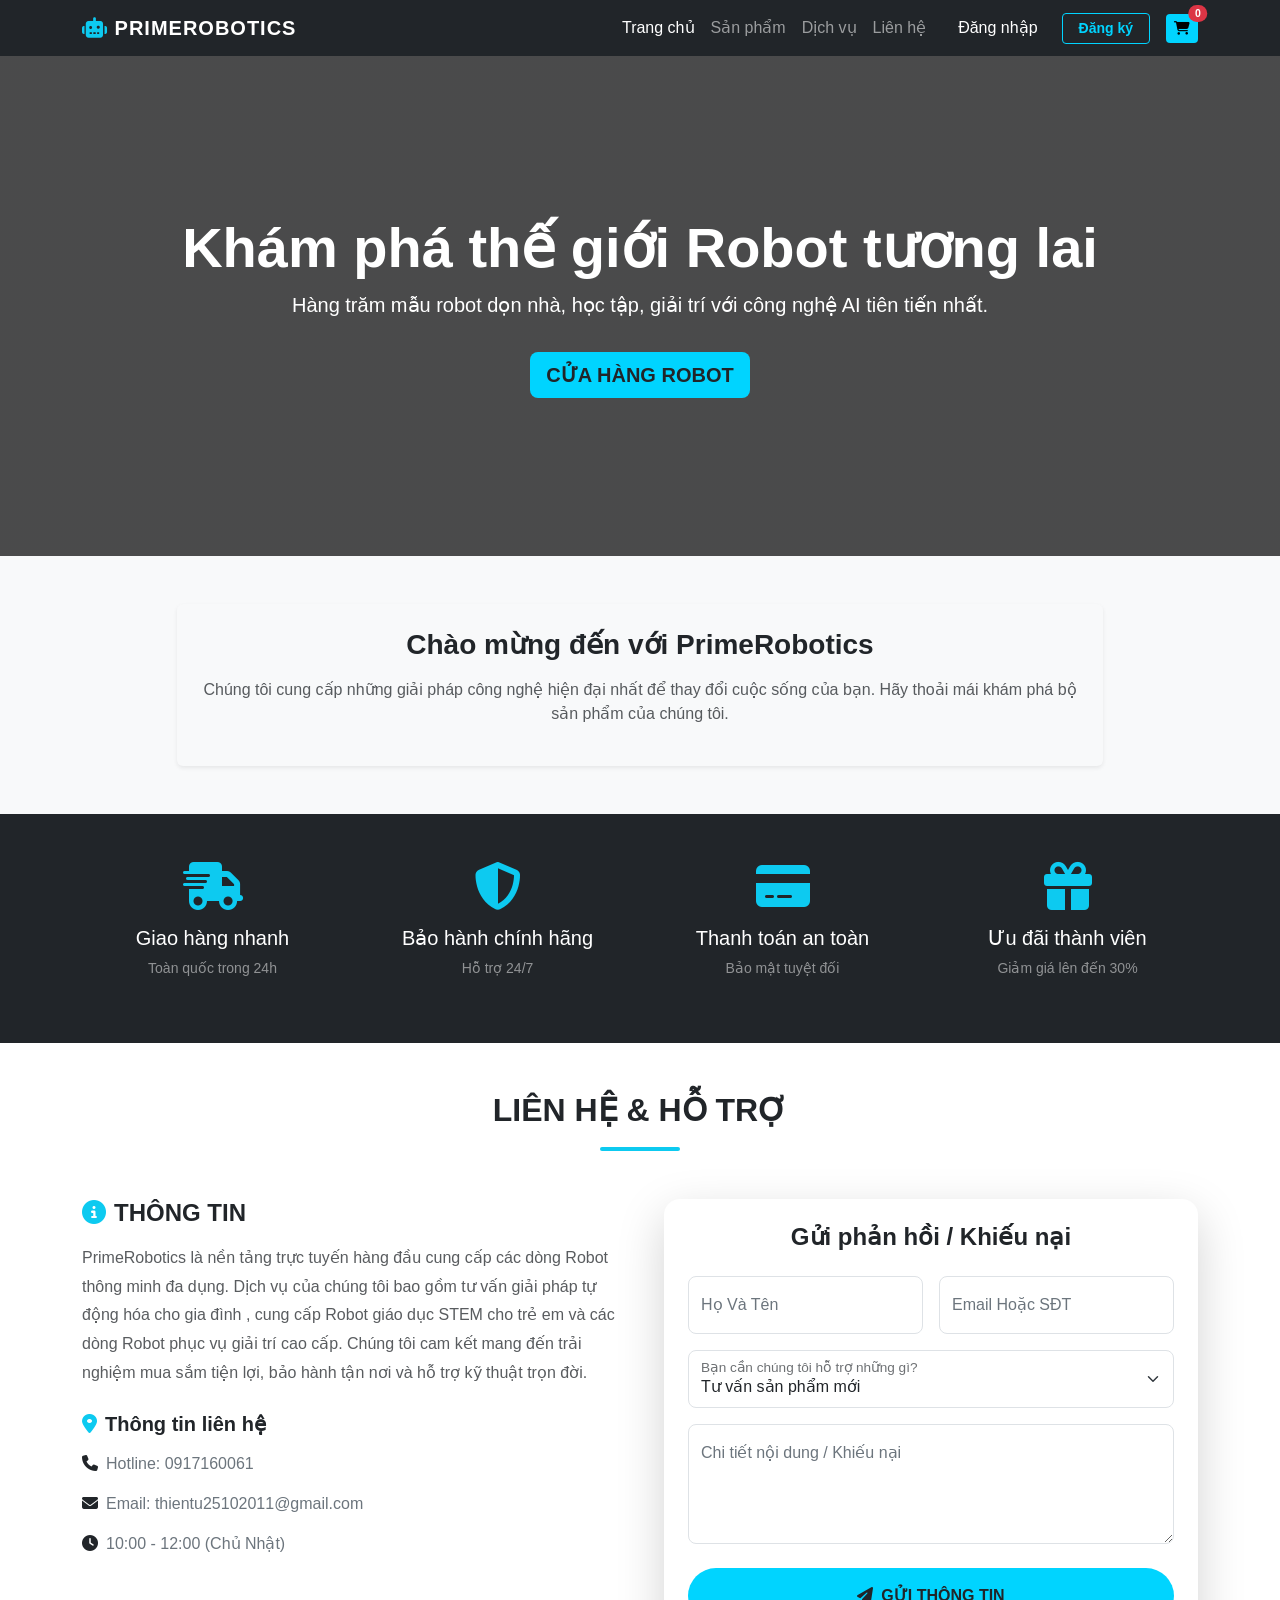
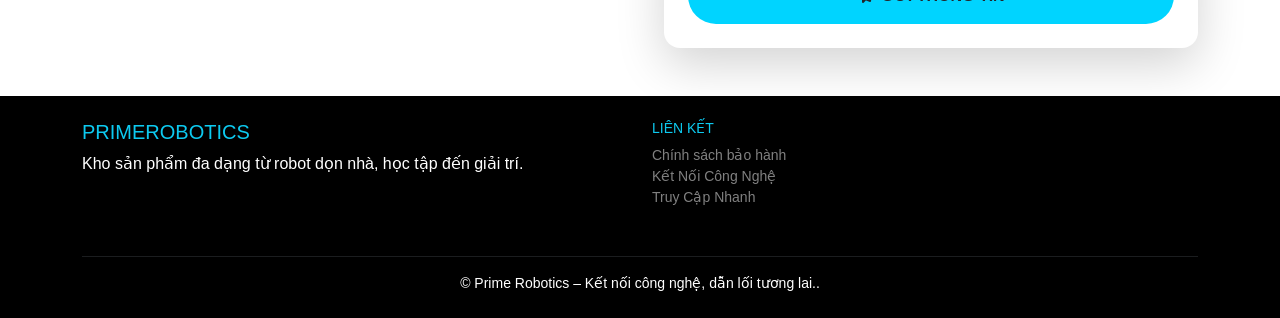
==== index.html @ 0812dd31 "setup" ====
<!DOCTYPE html>
<html lang="vi">
<head>
    <meta charset="UTF-8">
    <meta name="viewport" content="width=device-width, initial-scale=1.0">
    <title>PrimeRobotics - Siêu thị Robot thông minh</title>
    <!-- Bootstrap 5 CSS -->
    <link href="https://cdn.jsdelivr.net/npm/bootstrap@5.3.0/dist/css/bootstrap.min.css" rel="stylesheet">
    <!-- Font Awesome (Icon) -->
    <link rel="stylesheet" href="https://cdnjs.cloudflare.com/ajax/libs/font-awesome/6.4.0/css/all.min.css">
    <!-- Custom CSS -->
    <link rel="stylesheet" href="style.css">
</head>
<body>
<!-- Navbar (Menu) -->
<nav class="navbar navbar-expand-lg navbar-dark bg-dark sticky-top">
    <div class="container">
        <a class="navbar-brand fw-bold text-uppercase" href="index.html">
            <i class="fa-solid fa-robot text-info"></i> PrimeRobotics
        </a>
        <button class="navbar-toggler" type="button" data-bs-toggle="collapse" data-bs-target="#navbarNav">
            <span class="navbar-toggler-icon"></span>
        </button>
        <div class="collapse navbar-collapse" id="navbarNav">
            <ul class="navbar-nav ms-auto">
                <li class="nav-item"><a class="nav-link active" href="index.html">Trang chủ</a></li>
                <li class="nav-item"><a class="nav-link" href="#" data-bs-toggle="modal" data-bs-target="#productModal">Sản phẩm</a></li>
                <li class="nav-item"><a class="nav-link" href="#features">Dịch vụ</a></li>
                <!-- Đã sửa href="#" thành href="#contact" -->
                <li class="nav-item"><a class="nav-link" href="#contact">Liên hệ</a></li>
            </ul>

            <div class="ms-lg-3 d-flex align-items-center mt-3 mt-lg-0">
                <a href="login/index.html" class="nav-link text-white me-3 px-2">Đăng nhập</a>
                <a href="register/index.html" class="btn btn-outline-info btn-sm me-3 fw-bold px-3">Đăng ký</a>
                <button class="btn btn-info position-relative btn-sm" type="button" data-bs-toggle="offcanvas" data-bs-target="#offcanvasCart">
                    <i class="fa-solid fa-cart-shopping"></i>
                    <!-- Số lượng trên icon giỏ hàng -->
                    <span id="cart-count-badge" class="position-absolute top-0 start-100 translate-middle badge rounded-pill bg-danger">0</span>
                </button>
            </div>
        </div>
    </div>
</nav>

<!-- Hero Section -->
<header class="hero-section text-center text-white d-flex align-items-center justify-content-center">
    <div class="container">
        <h1 class="display-4 fw-bold">Khám phá thế giới Robot tương lai</h1>
        <p class="lead">Hàng trăm mẫu robot dọn nhà, học tập, giải trí với công nghệ AI tiên tiến nhất.</p>
        <button class="btn btn-info btn-lg mt-3 fw-bold text-dark" data-bs-toggle="modal" data-bs-target="#productModal">
             CỬA HÀNG ROBOT 
        </button>
    </div>
</header>

<!-- Intro Section -->
<section class="container my-5">
    <div class="row justify-content-center">
        <div class="col-md-10">
            <div class="card p-4 shadow-sm border-0 bg-light text-center">
                <h3 class="fw-bold mb-3 text-dark">Chào mừng đến với PrimeRobotics</h3>
                <p class="text-muted">Chúng tôi cung cấp những giải pháp công nghệ hiện đại nhất để thay đổi cuộc sống của bạn. Hãy thoải mái khám phá bộ sản phẩm của chúng tôi.</p>
            </div>
        </div>
    </div>
</section>

<!-- Features Info -->
<section id="features" class="bg-dark text-white py-5">
    <div class="container">
        <div class="row text-center g-4">
            <div class="col-md-3">
                <i class="fa-solid fa-truck-fast fa-3x text-info mb-3"></i>
                <h5>Giao hàng nhanh</h5>
                <p class="small text-white-50">Toàn quốc trong 24h</p>
            </div>
            <div class="col-md-3">
                <i class="fa-solid fa-shield-halved fa-3x text-info mb-3"></i>
                <h5>Bảo hành chính hãng</h5>
                <p class="small text-white-50">Hỗ trợ 24/7</p>
            </div>
            <div class="col-md-3">
                <i class="fa-solid fa-credit-card fa-3x text-info mb-3"></i>
                <h5>Thanh toán an toàn</h5>
                <p class="small text-white-50">Bảo mật tuyệt đối</p>
            </div>
            <div class="col-md-3">
                <i class="fa-solid fa-gift fa-3x text-info mb-3"></i>
                <h5>Ưu đãi thành viên</h5>
                <p class="small text-white-50">Giảm giá lên đến 30%</p>
            </div>
        </div>
    </div>
</section>

<!-- CONTACT SECTION (MỚI THÊM VÀO) -->
<section id="contact" class="py-5 bg-white">
    <div class="container">
        <div class="text-center mb-5">
            <h2 class="fw-bold text-uppercase">Liên hệ & Hỗ trợ</h2>
            <div class="d-flex justify-content-center">
                <div class="h-line bg-info" style="width: 80px; height: 4px;"></div>
            </div>
        </div>

        <div class="row g-5">
            <!-- Cột trái: Mô tả dịch vụ & Thông tin liên hệ -->
            <div class="col-lg-6">
                <div class="h-100">
                    <h4 class="fw-bold mb-3"><i class="fa-solid fa-circle-info text-info me-2"></i>THÔNG TIN </h4>
                    <p class="text-muted text-justify" style="line-height: 1.8;">
                        PrimeRobotics là nền tảng trực tuyến hàng đầu cung cấp các dòng Robot thông minh đa dụng. 
                        Dịch vụ của chúng tôi bao gồm tư vấn giải pháp tự động hóa cho gia đình , 
                        cung cấp Robot giáo dục STEM cho trẻ em và các dòng Robot phục vụ giải trí cao cấp. 
                        Chúng tôi cam kết mang đến trải nghiệm mua sắm tiện lợi, bảo hành tận nơi và hỗ trợ kỹ thuật trọn đời.
                    </p>
                    
                    <h5 class="fw-bold mt-4 mb-3"><i class="fa-solid fa-location-dot text-info me-2"></i>Thông tin liên hệ</h5>
                    <ul class="list-unstyled text-secondary">
                        <li class="mb-3"><i class="fa-solid fa-phone me-2 text-dark"></i>Hotline: 0917160061</li>
                        <li class="mb-3"><i class="fa-solid fa-envelope me-2 text-dark"></i>Email: thientu25102011@gmail.com</li>
                        <li><i class="fa-solid fa-clock me-2 text-dark"></i>10:00 - 12:00 (Chủ Nhật)</li>
                    </ul>
                </div>
            </div>

            <!-- Cột phải: Form điền thông tin & Khiếu nại -->
            <div class="col-lg-6">
                <div class="card shadow-lg border-0 rounded-4">
                    <div class="card-body p-4">
                        <h4 class="fw-bold mb-4 text-center">Gửi phản hồi / Khiếu nại</h4>
                        <form onsubmit="event.preventDefault(); alert('Cảm ơn bạn đã góp ý!');">
                            <!-- Thông tin khách -->
                            <div class="row g-3">
                                <div class="col-md-6">
                                    <div class="form-floating mb-3">
                                        <input type="text" class="form-control rounded-3" id="floatingName" placeholder="Họ và tên" required>
                                        <label for="floatingName">Họ Và Tên</label>
                                    </div>
                                </div>
                                <div class="col-md-6">
                                    <div class="form-floating mb-3">
                                        <input type="email" class="form-control rounded-3" id="floatingEmail" placeholder="Email/SĐT" required>
                                        <label for="floatingEmail">Email Hoặc SĐT</label>
                                    </div>
                                </div>
                            </div>

                            <!-- Loại yêu cầu -->
                            <div class="form-floating mb-3">
                                <select class="form-select rounded-3" id="floatingSelect">
                                    <option selected>Tư vấn sản phẩm mới</option>
                                    <option value="1">Hỗ trợ kỹ thuật / Bảo hành</option>
                                    <option value="2">Khiếu nại sản phẩm/dịch vụ</option>
                                    <option value="3">Góp ý cải thiện các robot</option>
                                </select>
                                <label for="floatingSelect">Bạn cần chúng tôi hỗ trợ những gì?</label>
                            </div>

                            <!-- Ô khiếu nại / Nội dung -->
                            <div class="form-floating mb-4">
                                <textarea class="form-control rounded-3" placeholder="Nội dung" id="floatingTextarea" style="height: 120px"></textarea>
                                <label for="floatingTextarea">Chi tiết nội dung / Khiếu nại</label>
                            </div>

                            <!-- Nút gửi -->
                            <button type="submit" class="btn btn-info w-100 fw-bold rounded-pill py-3 text-dark btn-contact-hover">
                                <i class="fa-solid fa-paper-plane me-2"></i>GỬI THÔNG TIN
                            </button>
                        </form>
                    </div>
                </div>
            </div>
        </div>
    </div>
</section>

<!-- Footer -->
<footer class="bg-black text-white py-4 mt-auto">
    <div class="container text-center text-md-start">
        <div class="row">
            <div class="col-md-6 mb-3">
                <h5 class="text-uppercase text-info">PrimeRobotics</h5>
                <p>Kho sản phẩm đa dạng từ robot dọn nhà, học tập đến giải trí.</p>
            </div>
            <div class="col-md-3 mb-3">
                <h5 class="text-uppercase text-info small">Liên kết</h5>
                <ul class="list-unstyled small">
                    <li><a href="#" class="text-white-50 text-decoration-none">Chính sách bảo hành</a></li>
                    <li><a href="#" class="text-white-50 text-decoration-none">Kết Nối Công Nghệ</a></li>
                    <li><a href="#" class="text-white-50 text-decoration-none">Truy Cập Nhanh</a></li>
                </ul>
            </div>
        </div>
        <hr class="border-secondary">
        <div class="text-center small">&copy; Prime Robotics – Kết nối công nghệ, dẫn lối tương lai..</div>
    </div>
</footer>

<!-- MODAL: DANH SÁCH 10 ROBOT -->
<div class="modal fade" id="productModal" tabindex="-1" aria-hidden="true">
    <div class="modal-dialog modal-xl modal-dialog-scrollable">
        <div class="modal-content border-0">
            <div class="modal-header bg-dark text-white">
                <h5 class="modal-title fw-bold"><i class="fa-solid fa-store me-2 text-info"></i>DANH SÁCH ROBOT</h5>
                <button type="button" class="btn-close btn-close-white" data-bs-dismiss="modal"></button>
            </div>
            <div class="modal-body bg-light">
                <div class="row g-4">
                    <!-- Robot 1 -->
                    <div class="col-md-4 col-lg-3">
                        <div class="card product-card h-100 border-0 shadow-sm text-center p-3">
                            <img src="./z7325101041384_4bfa4537d4a87a237099cbc2e455a3bf.jpg" class="card-img-top mx-auto" style="height: 120px; object-fit: contain;">
                            <div class="card-body px-1">
                                <h6 class="fw-bold small">Robot AI Gen 2</h6>
                                <p class="text-primary fw-bold mb-2">150.000.000đ</p>
                                <button class="btn btn-dark btn-sm w-100 rounded-pill" onclick="addToCart('Robot AI Gen 2', 150000000, './z7325101041384_4bfa4537d4a87a237099cbc2e455a3bf.jpg')">Thêm vào giỏ</button>
                            </div>
                        </div>
                    </div>
                    <!-- Robot 2 -->
                    <div class="col-md-4 col-lg-3">
                        <div class="card product-card h-100 border-0 shadow-sm text-center p-3">
                            <img src="./z7325109396184_2dcbcc9e6fc8aeb3864ab29d965bfc41.jpg" class="card-img-top mx-auto" style="height: 120px; object-fit: contain;">
                            <div class="card-body px-1">
                                <h6 class="fw-bold small">Robot Hút Bụi X1</h6>
                                <p class="text-primary fw-bold mb-2">25.500.000đ</p>
                                <button class="btn btn-dark btn-sm w-100 rounded-pill" onclick="addToCart('Robot Hút Bụi X1', 15500000, './z7325109396184_2dcbcc9e6fc8aeb3864ab29d965bfc41.jpg')">Thêm vào giỏ</button>
                            </div>
                        </div>
                    </div>
                    <!-- Robot 3 -->
                    <div class="col-md-4 col-lg-3">
                        <div class="card product-card h-100 border-0 shadow-sm text-center p-3">
                            <img src="./z7325128322884_93c97c075abc4601b44fa708487c7a24.jpg" class="card-img-top mx-auto" style="height: 120px; object-fit: contain;">
                            <div class="card-body px-1">
                                <h6 class="fw-bold small">Robot Alpha Pro</h6>
                                <p class="text-primary fw-bold mb-2">650.000.000đ</p>
                                <button class="btn btn-dark btn-sm w-100 rounded-pill" onclick="addToCart('Robot Alpha Pro', 25000000, './z7325128322884_93c97c075abc4601b44fa708487c7a24.jpg')">Thêm vào giỏ</button>
                            </div>
                        </div>
                    </div>
                    <!-- Robot 4 -->
                    <div class="col-md-4 col-lg-3">
                        <div class="card product-card h-100 border-0 shadow-sm text-center p-3">
                            <img src="./z7393599806795_7542c4627d424b641c7a98f03ddbc08d-removebg-preview.png" class="card-img-top mx-auto" style="height: 120px; object-fit: contain;">
                            <div class="card-body px-1">
                                <h6 class="fw-bold small">Robot Trợ Lý Mini</h6>
                                <p class="text-primary fw-bold mb-2">1.700.000.000đ</p>
                                <button class="btn btn-dark btn-sm w-100 rounded-pill" onclick="addToCart('Robot Trợ Lý Mini', 5000000, './z7325101041384_4bfa4537d4a87a237099cbc2e455a3bf.jpg')">Thêm vào giỏ</button>
                            </div>
                        </div>
                    </div>
                </div>
            </div>
            <div class="modal-footer">
                <button type="button" class="btn btn-secondary rounded-pill" data-bs-dismiss="modal">Đóng</button>
                <button type="button" class="btn btn-info rounded-pill fw-bold" data-bs-toggle="offcanvas" data-bs-target="#offcanvasCart">XEM GIỎ HÀNG</button>
            </div>
        </div>
    </div>
</div>

<!-- OFFCANVAS: GIỎ HÀNG -->
<div class="offcanvas offcanvas-end" tabindex="-1" id="offcanvasCart">
    <div class="offcanvas-header border-bottom">
        <h5 class="offcanvas-title fw-bold"><i class="fa-solid fa-cart-shopping me-2 text-info"></i>GIỎ HÀNG</h5>
        <button type="button" class="btn-close" data-bs-dismiss="offcanvas"></button>
    </div>
    <div class="offcanvas-body">
        <!-- Vùng hiển thị danh sách robot đã thêm -->
        <div id="cart-items-list">
            <p class="text-muted text-center mt-5">Giỏ hàng trống</p>
        </div>

        <!-- Vùng tổng tiền -->
        <div class="mt-auto border-top pt-3">
            <div class="d-flex justify-content-between fw-bold fs-5 mb-3">
                <span>TỔNG TIỀN :</span>
                <span id="cart-total-price" class="text-danger">0đ</span>
            </div>
            <button class="btn btn-dark w-100 py-2 rounded-pill fw-bold">THANH TOÁN</button>
        </div>
    </div>
</div>

<!-- Bootstrap JS Bundle -->
<script src="https://cdn.jsdelivr.net/npm/bootstrap@5.3.0/dist/js/bootstrap.bundle.min.js"></script>

<!-- JAVASCRIPT XỬ LÝ GIỎ HÀNG -->
<script>
    // Mảng chứa các sản phẩm trong giỏ hàng
    let cart = [];

    // Hàm thêm sản phẩm vào giỏ
    function addToCart(name, price, image) {
        // Tạo đối tượng sản phẩm mới
        const product = { name, price, image };
        // Thêm vào mảng
        cart.push(product);
        // Cập nhật giao diện
        renderCart();
        // Thông báo (tùy chọn)
        alert("Đã thêm " + name + " vào giỏ hàng!");
    }

    // Hàm xóa sản phẩm khỏi giỏ theo vị trí (index)
    function removeFromCart(index) {
        // Xóa 1 phần tử tại vị trí index
        cart.splice(index, 1);
        // Cập nhật lại giao diện
        renderCart();
    }

    // Hàm vẽ lại toàn bộ giao diện giỏ hàng
    function renderCart() {
        const cartListElement = document.getElementById('cart-items-list');
        const totalPriceElement = document.getElementById('cart-total-price');
        const badgeElement = document.getElementById('cart-count-badge');

        // Nếu giỏ hàng trống
        if (cart.length === 0) {
            cartListElement.innerHTML = '<p class="text-muted text-center mt-5">Giỏ hàng trống</p>';
            totalPriceElement.innerText = '0đ';
            badgeElement.innerText = '0';
            return;
        }

        // Nếu có hàng, duyệt mảng và tạo HTML
        let html = '';
        let total = 0;

        cart.forEach((item, index) => {
            total += item.price;
            html += `
                <div class="d-flex align-items-center mb-3 pb-3 border-bottom">
                    <img src="${item.image}" class="img-thumbnail me-3" style="width: 60px; height: 60px; object-fit: contain;">
                    <div class="flex-grow-1">
                        <h6 class="mb-0 fw-bold small">${item.name}</h6>
                        <span class="text-primary small fw-bold">${item.price.toLocaleString()}đ</span>
                    </div>
                    <button class="btn btn-sm text-danger" onclick="removeFromCart(${index})">
                        <i class="fa-solid fa-trash"></i>
                    </button>
                </div>
            `;
        });

        // Ghi HTML vào vùng danh sách
        cartListElement.innerHTML = html;
        // Cập nhật tổng tiền
        totalPriceElement.innerText = total.toLocaleString() + 'đ';
        // Cập nhật số lượng trên badge icon giỏ hàng
        badgeElement.innerText = cart.length;
    }
</script>
</body>
</html>
---- style.css ----
/* Thiết lập chung */
body {
    font-family: 'Segoe UI', Tahoma, Geneva, Verdana, sans-serif;
    background-color: #f8f9fa;
}

/* Navbar */
.navbar-brand {
    letter-spacing: 1px;
}

/* Hero Section - Banner */
.hero-section {
    background: linear-gradient(rgba(0, 0, 0, 0.7), rgba(0, 0, 0, 0.7)), 
                url('https://images.unsplash.com/photo-1485827404703-89b55fcc595e?ixlib=rb-1.2.1&auto=format&fit=crop&w=1950&q=80');
    background-size: cover;
    background-position: center;
    height: 500px;
}

/* Product Card - Hiệu ứng hover */
.product-card {
    transition: transform 0.3s ease, box-shadow 0.3s ease;
    border-radius: 15px;
    overflow: hidden;
}

.product-card:hover {
    transform: translateY(-10px);
    box-shadow: 0 10px 20px rgba(0,0,0,0.15) !important;
}

.product-card img {
    height: 200px;
    object-fit: contain;
    transition: transform 0.5s ease;
}

.product-card:hover img {
    transform: scale(1.05);
}

/* Tiêu đề section */
.h-line {
    width: 60px;
    height: 3px;
    margin-top: 10px;
    border-radius: 2px;
}

/* Nút bấm tùy chỉnh */
.btn-info {
    background-color: #00d4ff;
    border: none;
    color: #000;
}

.btn-info:hover {
    background-color: #00a3cc;
    color: #fff;
}

/* Custom Scrollbar */
::-webkit-scrollbar {
    width: 10px;
}
::-webkit-scrollbar-track {
    background: #f1f1f1;
}
::-webkit-scrollbar-thumb {
    background: #333;
    border-radius: 5px;
}

/* Tùy chỉnh thêm cho các nút trên Header */
.nav-link.text-white:hover {
    color: #00d4ff !important;
    transition: 0.3s;
}

.btn-outline-info {
    border-color: #00d4ff;
    color: #00d4ff;
}

.btn-outline-info:hover {
    background-color: #00d4ff;
    color: #000;
    border-color: #00d4ff;
}

/* Tùy chỉnh bảng giỏ hàng */
.offcanvas {
    width: 380px !important;
}

.offcanvas-body {
    display: flex;
    flex-direction: column;
}

/* Hiệu ứng cho nút xóa trong giỏ hàng */
.btn-sm.text-danger:hover {
    background-color: #fff0f0;
    border-radius: 50%;
}

/* Modal sản phẩm */
.modal-xl {
    max-width: 90%;
}

.modal-content {
    border-radius: 20px;
    overflow: hidden;
}

/* --- PHẦN LIÊN HỆ & FORM (CODE MỚI THÊM) --- */
.form-floating > .form-control:focus,
.form-floating > .form-select:focus {
    border-color: #00d4ff;
    box-shadow: 0 0 0 0.25rem rgba(0, 212, 255, 0.25);
}

.form-floating > label {
    color: #6c757d;
}

.btn-contact-hover {
    transition: all 0.3s ease;
}
.btn-contact-hover:hover {
    transform: translateY(-2px);
    box-shadow: 0 5px 15px rgba(0, 212, 255, 0.4);
}
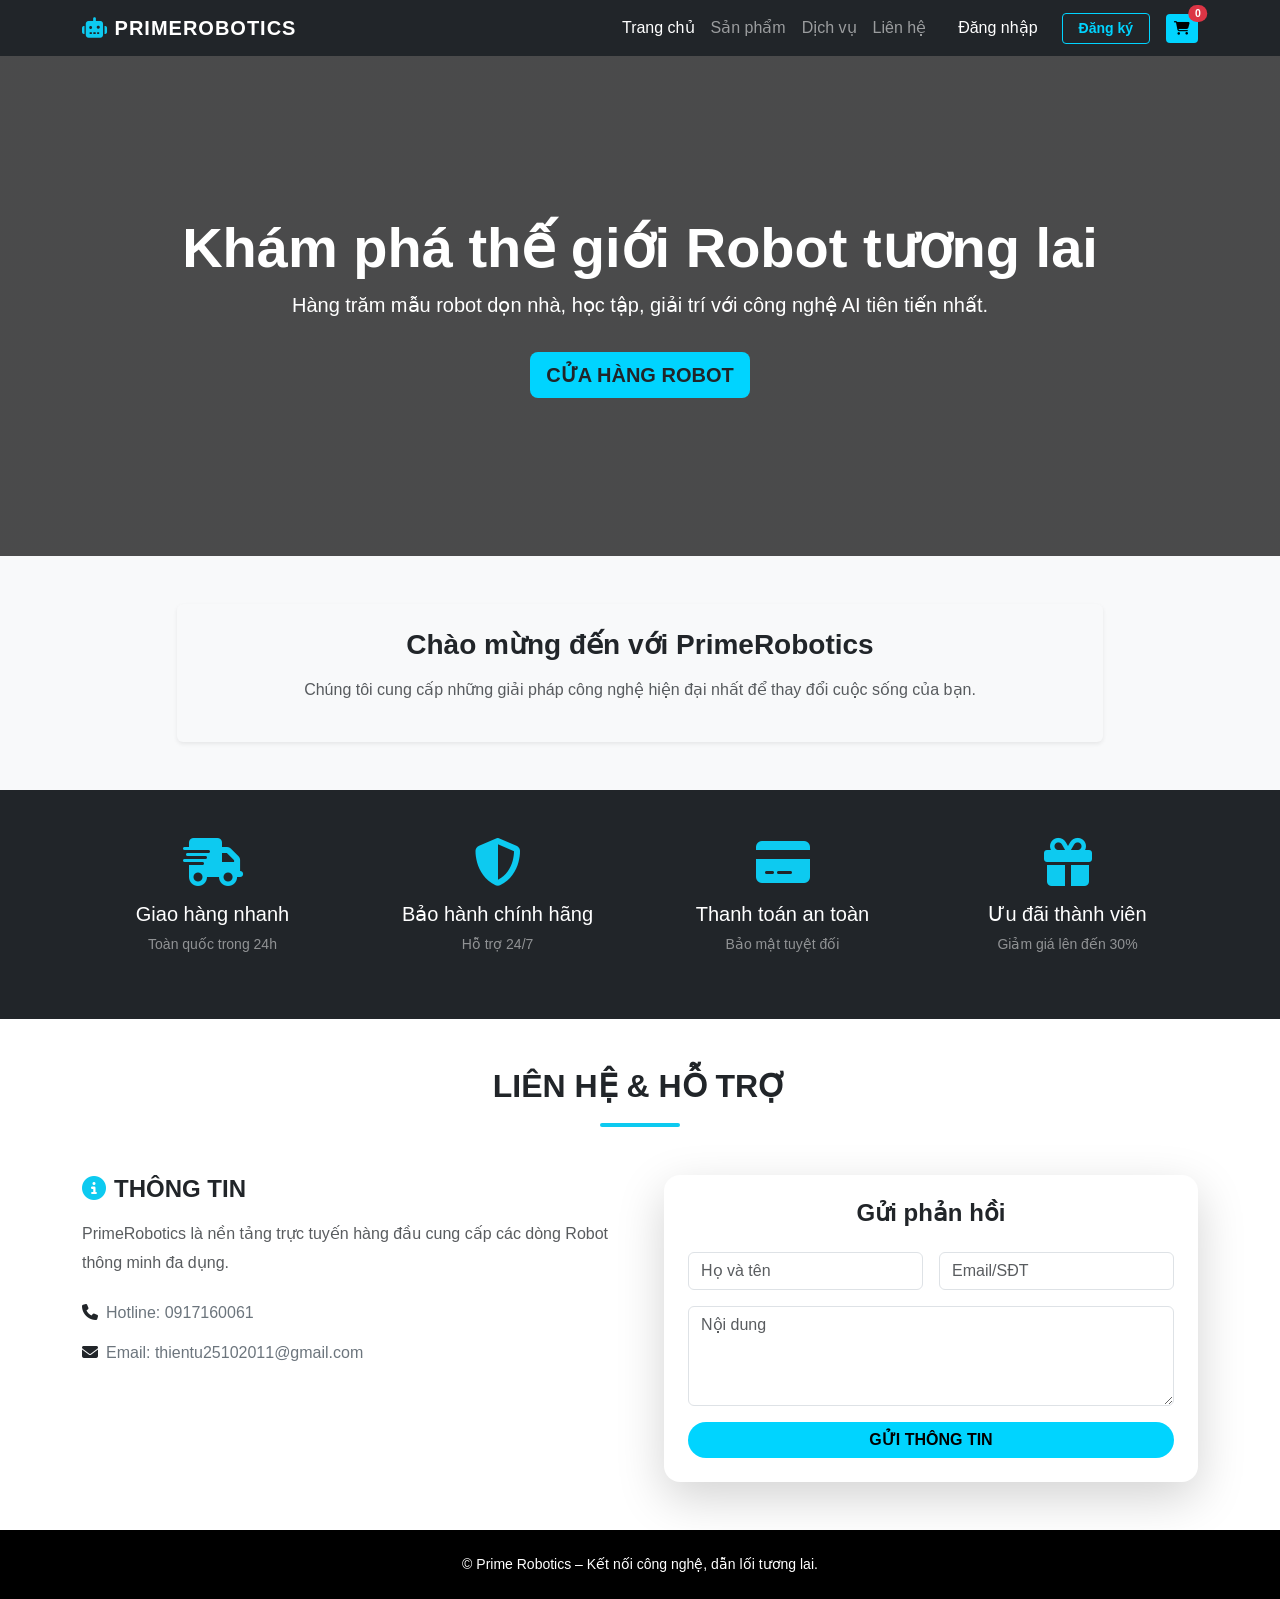
==== commit 9cfa5cae: "thêm trang ho sơ cho admin" ====
--- a/index.html
+++ b/index.html
@@ -10,32 +10,96 @@
     <link rel="stylesheet" href="https://cdnjs.cloudflare.com/ajax/libs/font-awesome/6.4.0/css/all.min.css">
     <!-- Custom CSS -->
     <link rel="stylesheet" href="style.css">
+    <style>
+        /* --- CSS SỬA LỖI HIỂN THỊ TÊN KHI HOVER --- */
+        #display-user-name {
+            font-weight: bold;
+            color: #00d4ff; /* Màu mặc định là xanh Cyan */
+            text-transform: uppercase;
+            transition: color 0.3s ease;
+        }
+
+        /* Khi di chuột vào nút (hover), đổi màu chữ thành màu đen để không bị trùng màu nền xanh */
+        .dropdown > .btn-outline-info:hover #display-user-name {
+            color: #000 !important; 
+        }
+
+        /* Tùy chỉnh Menu Dropdown */
+        .dropdown-menu {
+            border-radius: 12px;
+            overflow: hidden;
+            border: none;
+            box-shadow: 0 10px 30px rgba(0,0,0,0.2) !important;
+            margin-top: 10px !important;
+        }
+        .dropdown-item {
+            padding: 10px 20px;
+            transition: all 0.3s;
+            font-weight: 500;
+        }
+        .dropdown-item:hover {
+            background-color: #f8f9fa;
+            color: #00d4ff;
+        }
+        .dropdown-divider {
+            margin: 0;
+        }
+    </style>
 </head>
 <body>
+
 <!-- Navbar (Menu) -->
 <nav class="navbar navbar-expand-lg navbar-dark bg-dark sticky-top">
     <div class="container">
         <a class="navbar-brand fw-bold text-uppercase" href="index.html">
             <i class="fa-solid fa-robot text-info"></i> PrimeRobotics
         </a>
+        
         <button class="navbar-toggler" type="button" data-bs-toggle="collapse" data-bs-target="#navbarNav">
             <span class="navbar-toggler-icon"></span>
         </button>
+
         <div class="collapse navbar-collapse" id="navbarNav">
             <ul class="navbar-nav ms-auto">
                 <li class="nav-item"><a class="nav-link active" href="index.html">Trang chủ</a></li>
                 <li class="nav-item"><a class="nav-link" href="#" data-bs-toggle="modal" data-bs-target="#productModal">Sản phẩm</a></li>
                 <li class="nav-item"><a class="nav-link" href="#features">Dịch vụ</a></li>
-                <!-- Đã sửa href="#" thành href="#contact" -->
                 <li class="nav-item"><a class="nav-link" href="#contact">Liên hệ</a></li>
             </ul>
 
             <div class="ms-lg-3 d-flex align-items-center mt-3 mt-lg-0">
-                <a href="login/index.html" class="nav-link text-white me-3 px-2">Đăng nhập</a>
-                <a href="register/index.html" class="btn btn-outline-info btn-sm me-3 fw-bold px-3">Đăng ký</a>
+                
+                <!-- VÙNG 1: HIỂN THỊ KHI CHƯA ĐĂNG NHẬP -->
+                <div id="guest-zone" class="d-flex align-items-center">
+                    <a href="login/index.html" class="nav-link text-white me-3 px-2">Đăng nhập</a>
+                    <a href="register/index.html" class="btn btn-outline-info btn-sm me-3 fw-bold px-3">Đăng ký</a>
+                </div>
+
+                <!-- VÙNG 2: HIỂN THỊ KHI ĐÃ ĐĂNG NHẬP -->
+                <div id="user-zone" class="d-none align-items-center me-3">
+                    <div class="dropdown">
+                        <button class="btn btn-outline-info dropdown-toggle btn-sm fw-bold px-3 d-flex align-items-center" type="button" data-bs-toggle="dropdown">
+                            <i class="fa-solid fa-user-astronaut me-2"></i> 
+                            <span id="display-user-name">Tài khoản</span>
+                        </button>
+                        <ul class="dropdown-menu dropdown-menu-end shadow border-0">
+                            <li><a class="dropdown-item" href="profile/user.html"><i class="fa-solid fa-id-card me-2"></i>Hồ sơ cá nhân</a></li>
+                            <li><a class="dropdown-item" href="#"><i class="fa-solid fa-box-open me-2"></i>Đơn hàng</a></li>
+                            
+                            <!-- Hiện nếu là admin -->
+                            <li id="admin-link" class="d-none"><a class="dropdown-item" href="profile/admin.html"><i class="fa-solid fa-user-shield me-2"></i>Trang Quản Trị</a></li>
+                            
+                            <li><hr class="dropdown-divider"></li>
+                            <li><a class="dropdown-item text-danger" href="javascript:void(0)" onclick="logout()">
+                                <i class="fa-solid fa-power-off me-2"></i>Đăng xuất
+                            </a></li>
+                        </ul>
+                    </div>
+                </div>
+
+                <!-- Nút Giỏ hàng -->
                 <button class="btn btn-info position-relative btn-sm" type="button" data-bs-toggle="offcanvas" data-bs-target="#offcanvasCart">
                     <i class="fa-solid fa-cart-shopping"></i>
-                    <!-- Số lượng trên icon giỏ hàng -->
                     <span id="cart-count-badge" class="position-absolute top-0 start-100 translate-middle badge rounded-pill bg-danger">0</span>
                 </button>
             </div>
@@ -60,7 +124,7 @@
         <div class="col-md-10">
             <div class="card p-4 shadow-sm border-0 bg-light text-center">
                 <h3 class="fw-bold mb-3 text-dark">Chào mừng đến với PrimeRobotics</h3>
-                <p class="text-muted">Chúng tôi cung cấp những giải pháp công nghệ hiện đại nhất để thay đổi cuộc sống của bạn. Hãy thoải mái khám phá bộ sản phẩm của chúng tôi.</p>
+                <p class="text-muted">Chúng tôi cung cấp những giải pháp công nghệ hiện đại nhất để thay đổi cuộc sống của bạn.</p>
             </div>
         </div>
     </div>
@@ -94,7 +158,7 @@
     </div>
 </section>
 
-<!-- CONTACT SECTION (MỚI THÊM VÀO) -->
+<!-- CONTACT SECTION -->
 <section id="contact" class="py-5 bg-white">
     <div class="container">
         <div class="text-center mb-5">
@@ -105,71 +169,28 @@
         </div>
 
         <div class="row g-5">
-            <!-- Cột trái: Mô tả dịch vụ & Thông tin liên hệ -->
             <div class="col-lg-6">
-                <div class="h-100">
-                    <h4 class="fw-bold mb-3"><i class="fa-solid fa-circle-info text-info me-2"></i>THÔNG TIN </h4>
-                    <p class="text-muted text-justify" style="line-height: 1.8;">
-                        PrimeRobotics là nền tảng trực tuyến hàng đầu cung cấp các dòng Robot thông minh đa dụng. 
-                        Dịch vụ của chúng tôi bao gồm tư vấn giải pháp tự động hóa cho gia đình , 
-                        cung cấp Robot giáo dục STEM cho trẻ em và các dòng Robot phục vụ giải trí cao cấp. 
-                        Chúng tôi cam kết mang đến trải nghiệm mua sắm tiện lợi, bảo hành tận nơi và hỗ trợ kỹ thuật trọn đời.
-                    </p>
-                    
-                    <h5 class="fw-bold mt-4 mb-3"><i class="fa-solid fa-location-dot text-info me-2"></i>Thông tin liên hệ</h5>
-                    <ul class="list-unstyled text-secondary">
-                        <li class="mb-3"><i class="fa-solid fa-phone me-2 text-dark"></i>Hotline: 0917160061</li>
-                        <li class="mb-3"><i class="fa-solid fa-envelope me-2 text-dark"></i>Email: thientu25102011@gmail.com</li>
-                        <li><i class="fa-solid fa-clock me-2 text-dark"></i>10:00 - 12:00 (Chủ Nhật)</li>
-                    </ul>
-                </div>
-            </div>
-
-            <!-- Cột phải: Form điền thông tin & Khiếu nại -->
+                <h4 class="fw-bold mb-3"><i class="fa-solid fa-circle-info text-info me-2"></i>THÔNG TIN</h4>
+                <p class="text-muted" style="line-height: 1.8;">
+                    PrimeRobotics là nền tảng trực tuyến hàng đầu cung cấp các dòng Robot thông minh đa dụng. 
+                </p>
+                <ul class="list-unstyled text-secondary mt-4">
+                    <li class="mb-3"><i class="fa-solid fa-phone me-2 text-dark"></i>Hotline: 0917160061</li>
+                    <li class="mb-3"><i class="fa-solid fa-envelope me-2 text-dark"></i>Email: thientu25102011@gmail.com</li>
+                </ul>
+            </div>
+
             <div class="col-lg-6">
-                <div class="card shadow-lg border-0 rounded-4">
-                    <div class="card-body p-4">
-                        <h4 class="fw-bold mb-4 text-center">Gửi phản hồi / Khiếu nại</h4>
-                        <form onsubmit="event.preventDefault(); alert('Cảm ơn bạn đã góp ý!');">
-                            <!-- Thông tin khách -->
-                            <div class="row g-3">
-                                <div class="col-md-6">
-                                    <div class="form-floating mb-3">
-                                        <input type="text" class="form-control rounded-3" id="floatingName" placeholder="Họ và tên" required>
-                                        <label for="floatingName">Họ Và Tên</label>
-                                    </div>
-                                </div>
-                                <div class="col-md-6">
-                                    <div class="form-floating mb-3">
-                                        <input type="email" class="form-control rounded-3" id="floatingEmail" placeholder="Email/SĐT" required>
-                                        <label for="floatingEmail">Email Hoặc SĐT</label>
-                                    </div>
-                                </div>
-                            </div>
-
-                            <!-- Loại yêu cầu -->
-                            <div class="form-floating mb-3">
-                                <select class="form-select rounded-3" id="floatingSelect">
-                                    <option selected>Tư vấn sản phẩm mới</option>
-                                    <option value="1">Hỗ trợ kỹ thuật / Bảo hành</option>
-                                    <option value="2">Khiếu nại sản phẩm/dịch vụ</option>
-                                    <option value="3">Góp ý cải thiện các robot</option>
-                                </select>
-                                <label for="floatingSelect">Bạn cần chúng tôi hỗ trợ những gì?</label>
-                            </div>
-
-                            <!-- Ô khiếu nại / Nội dung -->
-                            <div class="form-floating mb-4">
-                                <textarea class="form-control rounded-3" placeholder="Nội dung" id="floatingTextarea" style="height: 120px"></textarea>
-                                <label for="floatingTextarea">Chi tiết nội dung / Khiếu nại</label>
-                            </div>
-
-                            <!-- Nút gửi -->
-                            <button type="submit" class="btn btn-info w-100 fw-bold rounded-pill py-3 text-dark btn-contact-hover">
-                                <i class="fa-solid fa-paper-plane me-2"></i>GỬI THÔNG TIN
-                            </button>
-                        </form>
-                    </div>
+                <div class="card shadow-lg border-0 rounded-4 p-4">
+                    <h4 class="fw-bold mb-4 text-center">Gửi phản hồi</h4>
+                    <form onsubmit="event.preventDefault(); alert('Cảm ơn bạn đã góp ý!');">
+                        <div class="row g-3">
+                            <div class="col-md-6"><input type="text" class="form-control" placeholder="Họ và tên" required></div>
+                            <div class="col-md-6"><input type="email" class="form-control" placeholder="Email/SĐT" required></div>
+                        </div>
+                        <textarea class="form-control my-3" placeholder="Nội dung" style="height: 100px"></textarea>
+                        <button type="submit" class="btn btn-info w-100 fw-bold rounded-pill">GỬI THÔNG TIN</button>
+                    </form>
                 </div>
             </div>
         </div>
@@ -178,32 +199,17 @@
 
 <!-- Footer -->
 <footer class="bg-black text-white py-4 mt-auto">
-    <div class="container text-center text-md-start">
-        <div class="row">
-            <div class="col-md-6 mb-3">
-                <h5 class="text-uppercase text-info">PrimeRobotics</h5>
-                <p>Kho sản phẩm đa dạng từ robot dọn nhà, học tập đến giải trí.</p>
-            </div>
-            <div class="col-md-3 mb-3">
-                <h5 class="text-uppercase text-info small">Liên kết</h5>
-                <ul class="list-unstyled small">
-                    <li><a href="#" class="text-white-50 text-decoration-none">Chính sách bảo hành</a></li>
-                    <li><a href="#" class="text-white-50 text-decoration-none">Kết Nối Công Nghệ</a></li>
-                    <li><a href="#" class="text-white-50 text-decoration-none">Truy Cập Nhanh</a></li>
-                </ul>
-            </div>
-        </div>
-        <hr class="border-secondary">
-        <div class="text-center small">&copy; Prime Robotics – Kết nối công nghệ, dẫn lối tương lai..</div>
+    <div class="container text-center">
+        <div class="small">&copy; Prime Robotics – Kết nối công nghệ, dẫn lối tương lai.</div>
     </div>
 </footer>
 
-<!-- MODAL: DANH SÁCH 10 ROBOT -->
-<div class="modal fade" id="productModal" tabindex="-1" aria-hidden="true">
+<!-- MODAL: DANH SÁCH ROBOT -->
+<div class="modal fade" id="productModal" tabindex="-1">
     <div class="modal-dialog modal-xl modal-dialog-scrollable">
         <div class="modal-content border-0">
             <div class="modal-header bg-dark text-white">
-                <h5 class="modal-title fw-bold"><i class="fa-solid fa-store me-2 text-info"></i>DANH SÁCH ROBOT</h5>
+                <h5 class="modal-title fw-bold">DANH SÁCH ROBOT</h5>
                 <button type="button" class="btn-close btn-close-white" data-bs-dismiss="modal"></button>
             </div>
             <div class="modal-body bg-light">
@@ -212,9 +218,9 @@
                     <div class="col-md-4 col-lg-3">
                         <div class="card product-card h-100 border-0 shadow-sm text-center p-3">
                             <img src="./z7325101041384_4bfa4537d4a87a237099cbc2e455a3bf.jpg" class="card-img-top mx-auto" style="height: 120px; object-fit: contain;">
-                            <div class="card-body px-1">
-                                <h6 class="fw-bold small">Robot AI Gen 2</h6>
-                                <p class="text-primary fw-bold mb-2">150.000.000đ</p>
+                            <div class="card-body">
+                                <h6 class="fw-bold">Robot AI Gen 2</h6>
+                                <p class="text-primary fw-bold">150.000.000đ</p>
                                 <button class="btn btn-dark btn-sm w-100 rounded-pill" onclick="addToCart('Robot AI Gen 2', 150000000, './z7325101041384_4bfa4537d4a87a237099cbc2e455a3bf.jpg')">Thêm vào giỏ</button>
                             </div>
                         </div>
@@ -223,41 +229,15 @@
                     <div class="col-md-4 col-lg-3">
                         <div class="card product-card h-100 border-0 shadow-sm text-center p-3">
                             <img src="./z7325109396184_2dcbcc9e6fc8aeb3864ab29d965bfc41.jpg" class="card-img-top mx-auto" style="height: 120px; object-fit: contain;">
-                            <div class="card-body px-1">
-                                <h6 class="fw-bold small">Robot Hút Bụi X1</h6>
-                                <p class="text-primary fw-bold mb-2">25.500.000đ</p>
-                                <button class="btn btn-dark btn-sm w-100 rounded-pill" onclick="addToCart('Robot Hút Bụi X1', 15500000, './z7325109396184_2dcbcc9e6fc8aeb3864ab29d965bfc41.jpg')">Thêm vào giỏ</button>
-                            </div>
-                        </div>
-                    </div>
-                    <!-- Robot 3 -->
-                    <div class="col-md-4 col-lg-3">
-                        <div class="card product-card h-100 border-0 shadow-sm text-center p-3">
-                            <img src="./z7325128322884_93c97c075abc4601b44fa708487c7a24.jpg" class="card-img-top mx-auto" style="height: 120px; object-fit: contain;">
-                            <div class="card-body px-1">
-                                <h6 class="fw-bold small">Robot Alpha Pro</h6>
-                                <p class="text-primary fw-bold mb-2">650.000.000đ</p>
-                                <button class="btn btn-dark btn-sm w-100 rounded-pill" onclick="addToCart('Robot Alpha Pro', 25000000, './z7325128322884_93c97c075abc4601b44fa708487c7a24.jpg')">Thêm vào giỏ</button>
-                            </div>
-                        </div>
-                    </div>
-                    <!-- Robot 4 -->
-                    <div class="col-md-4 col-lg-3">
-                        <div class="card product-card h-100 border-0 shadow-sm text-center p-3">
-                            <img src="./z7393599806795_7542c4627d424b641c7a98f03ddbc08d-removebg-preview.png" class="card-img-top mx-auto" style="height: 120px; object-fit: contain;">
-                            <div class="card-body px-1">
-                                <h6 class="fw-bold small">Robot Trợ Lý Mini</h6>
-                                <p class="text-primary fw-bold mb-2">1.700.000.000đ</p>
-                                <button class="btn btn-dark btn-sm w-100 rounded-pill" onclick="addToCart('Robot Trợ Lý Mini', 5000000, './z7325101041384_4bfa4537d4a87a237099cbc2e455a3bf.jpg')">Thêm vào giỏ</button>
+                            <div class="card-body">
+                                <h6 class="fw-bold">Robot Hút Bụi X1</h6>
+                                <p class="text-primary fw-bold">25.500.000đ</p>
+                                <button class="btn btn-dark btn-sm w-100 rounded-pill" onclick="addToCart('Robot Hút Bụi X1', 25500000, './z7325109396184_2dcbcc9e6fc8aeb3864ab29d965bfc41.jpg')">Thêm vào giỏ</button>
                             </div>
                         </div>
                     </div>
                 </div>
             </div>
-            <div class="modal-footer">
-                <button type="button" class="btn btn-secondary rounded-pill" data-bs-dismiss="modal">Đóng</button>
-                <button type="button" class="btn btn-info rounded-pill fw-bold" data-bs-toggle="offcanvas" data-bs-target="#offcanvasCart">XEM GIỎ HÀNG</button>
-            </div>
         </div>
     </div>
 </div>
@@ -265,61 +245,84 @@
 <!-- OFFCANVAS: GIỎ HÀNG -->
 <div class="offcanvas offcanvas-end" tabindex="-1" id="offcanvasCart">
     <div class="offcanvas-header border-bottom">
-        <h5 class="offcanvas-title fw-bold"><i class="fa-solid fa-cart-shopping me-2 text-info"></i>GIỎ HÀNG</h5>
+        <h5 class="offcanvas-title fw-bold">GIỎ HÀNG</h5>
         <button type="button" class="btn-close" data-bs-dismiss="offcanvas"></button>
     </div>
     <div class="offcanvas-body">
-        <!-- Vùng hiển thị danh sách robot đã thêm -->
         <div id="cart-items-list">
             <p class="text-muted text-center mt-5">Giỏ hàng trống</p>
         </div>
-
-        <!-- Vùng tổng tiền -->
         <div class="mt-auto border-top pt-3">
-            <div class="d-flex justify-content-between fw-bold fs-5 mb-3">
-                <span>TỔNG TIỀN :</span>
+            <div class="d-flex justify-content-between fw-bold mb-3">
+                <span>TỔNG TIỀN:</span>
                 <span id="cart-total-price" class="text-danger">0đ</span>
             </div>
-            <button class="btn btn-dark w-100 py-2 rounded-pill fw-bold">THANH TOÁN</button>
+            <button class="btn btn-dark w-100 rounded-pill fw-bold">THANH TOÁN</button>
         </div>
     </div>
 </div>
 
-<!-- Bootstrap JS Bundle -->
+<!-- Scripts -->
 <script src="https://cdn.jsdelivr.net/npm/bootstrap@5.3.0/dist/js/bootstrap.bundle.min.js"></script>
 
-<!-- JAVASCRIPT XỬ LÝ GIỎ HÀNG -->
 <script>
-    // Mảng chứa các sản phẩm trong giỏ hàng
     let cart = [];
 
-    // Hàm thêm sản phẩm vào giỏ
+    window.addEventListener('load', function() {
+        checkLoginStatus();
+        renderCart();
+    });
+
+    function checkLoginStatus() {
+        const guestZone = document.getElementById('guest-zone');
+        const userZone = document.getElementById('user-zone');
+        const displayName = document.getElementById('display-user-name');
+        const adminLink = document.getElementById('admin-link');
+        
+        const currentUser = localStorage.getItem('currentUser');
+
+        if (currentUser) {
+            guestZone.classList.add('d-none');
+            guestZone.classList.remove('d-flex');
+            
+            userZone.classList.add('d-flex');
+            userZone.classList.remove('d-none');
+            
+            displayName.innerText = currentUser.toUpperCase();
+
+            if (currentUser.toLowerCase() === "admin") {
+                adminLink.classList.remove('d-none');
+            }
+        } else {
+            guestZone.classList.add('d-flex');
+            guestZone.classList.remove('d-none');
+            userZone.classList.add('d-none');
+        }
+    }
+
+    function logout() {
+        if(confirm("Xác nhận đăng xuất?")) {
+            localStorage.removeItem('currentUser');
+            window.location.reload();
+        }
+    }
+
     function addToCart(name, price, image) {
-        // Tạo đối tượng sản phẩm mới
-        const product = { name, price, image };
-        // Thêm vào mảng
-        cart.push(product);
-        // Cập nhật giao diện
+        cart.push({ name, price, image });
         renderCart();
-        // Thông báo (tùy chọn)
-        alert("Đã thêm " + name + " vào giỏ hàng!");
-    }
-
-    // Hàm xóa sản phẩm khỏi giỏ theo vị trí (index)
+        alert("Đã thêm " + name + " vào giỏ!");
+    }
+
     function removeFromCart(index) {
-        // Xóa 1 phần tử tại vị trí index
         cart.splice(index, 1);
-        // Cập nhật lại giao diện
         renderCart();
     }
 
-    // Hàm vẽ lại toàn bộ giao diện giỏ hàng
     function renderCart() {
         const cartListElement = document.getElementById('cart-items-list');
         const totalPriceElement = document.getElementById('cart-total-price');
         const badgeElement = document.getElementById('cart-count-badge');
 
-        // Nếu giỏ hàng trống
         if (cart.length === 0) {
             cartListElement.innerHTML = '<p class="text-muted text-center mt-5">Giỏ hàng trống</p>';
             totalPriceElement.innerText = '0đ';
@@ -327,31 +330,24 @@
             return;
         }
 
-        // Nếu có hàng, duyệt mảng và tạo HTML
         let html = '';
         let total = 0;
-
         cart.forEach((item, index) => {
             total += item.price;
             html += `
-                <div class="d-flex align-items-center mb-3 pb-3 border-bottom">
-                    <img src="${item.image}" class="img-thumbnail me-3" style="width: 60px; height: 60px; object-fit: contain;">
-                    <div class="flex-grow-1">
-                        <h6 class="mb-0 fw-bold small">${item.name}</h6>
-                        <span class="text-primary small fw-bold">${item.price.toLocaleString()}đ</span>
+                <div class="d-flex align-items-center mb-3 pb-2 border-bottom">
+                    <img src="${item.image}" style="width: 40px; height: 40px; object-fit: contain;" class="me-2">
+                    <div class="flex-grow-1 small">
+                        <div class="fw-bold">${item.name}</div>
+                        <div class="text-primary">${item.price.toLocaleString()}đ</div>
                     </div>
                     <button class="btn btn-sm text-danger" onclick="removeFromCart(${index})">
                         <i class="fa-solid fa-trash"></i>
                     </button>
-                </div>
-            `;
+                </div>`;
         });
-
-        // Ghi HTML vào vùng danh sách
         cartListElement.innerHTML = html;
-        // Cập nhật tổng tiền
         totalPriceElement.innerText = total.toLocaleString() + 'đ';
-        // Cập nhật số lượng trên badge icon giỏ hàng
         badgeElement.innerText = cart.length;
     }
 </script>
--- a/style.css
+++ b/style.css
@@ -132,4 +132,40 @@
 .btn-contact-hover:hover {
     transform: translateY(-2px);
     box-shadow: 0 5px 15px rgba(0, 212, 255, 0.4);
+}
+/* --- TRANG PROFILE --- */
+.profile-sidebar {
+    background: white;
+    border-radius: 15px;
+    padding: 20px;
+    box-shadow: 0 4px 15px rgba(0,0,0,0.05);
+}
+
+.profile-avatar {
+    width: 100px;
+    height: 100px;
+    border-radius: 50%;
+    object-fit: cover;
+    border: 3px solid #00d4ff;
+}
+
+.nav-pills .nav-link {
+    color: #333;
+    margin-bottom: 10px;
+    border-radius: 10px;
+}
+
+.nav-pills .nav-link.active {
+    background-color: #00d4ff;
+    color: #000;
+}
+
+.stat-card {
+    border: none;
+    border-radius: 15px;
+    transition: 0.3s;
+}
+
+.stat-card:hover {
+    transform: translateY(-5px);
 }
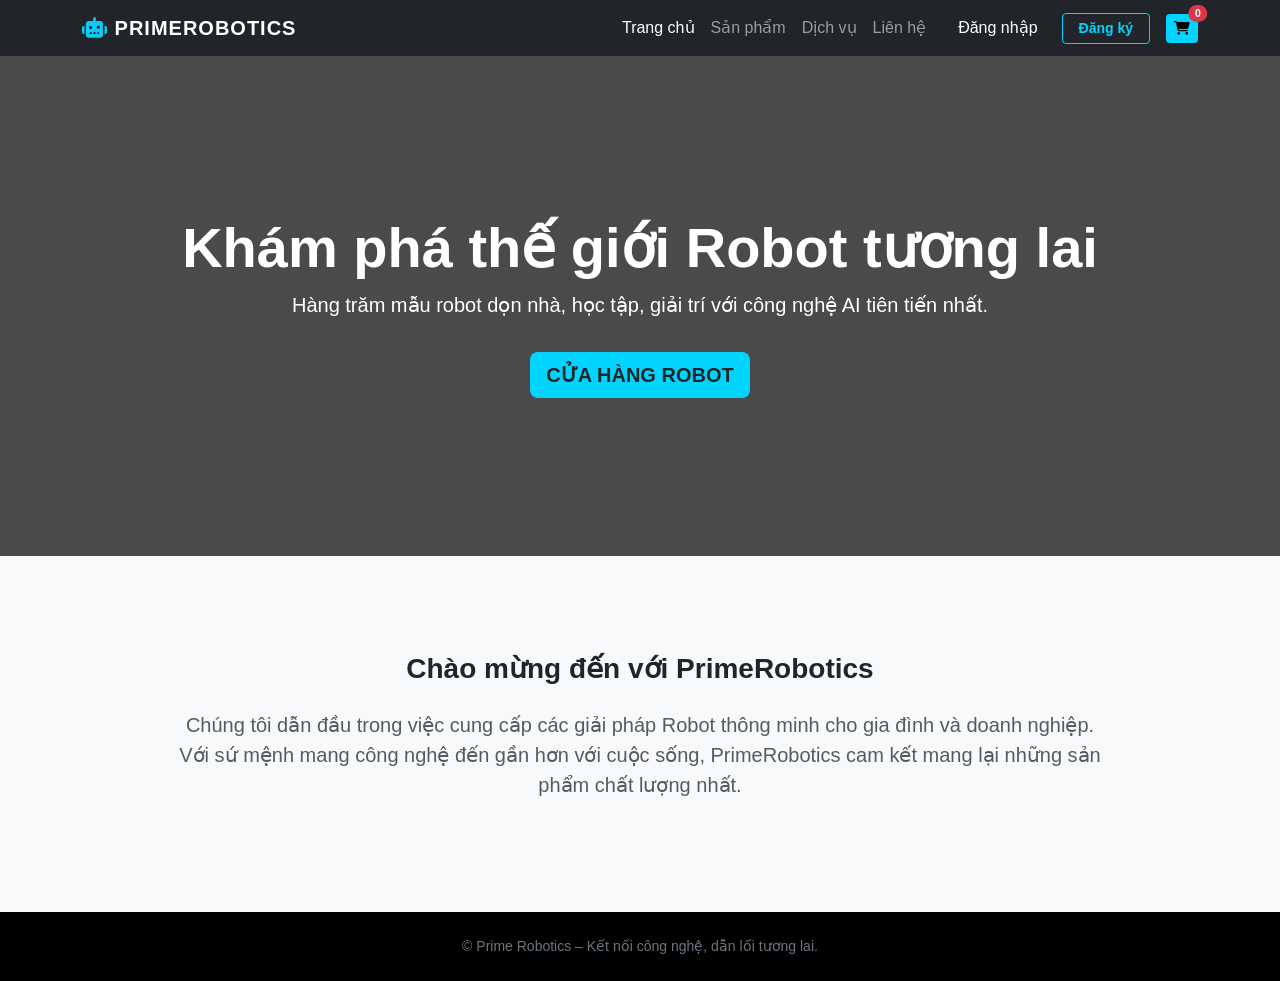
==== commit 4a0e5846: "PrmeRobotics" ====
--- a/index.html
+++ b/index.html
@@ -3,58 +3,24 @@
 <head>
     <meta charset="UTF-8">
     <meta name="viewport" content="width=device-width, initial-scale=1.0">
-    <title>PrimeRobotics - Siêu thị Robot thông minh</title>
-    <!-- Bootstrap 5 CSS -->
+    <title>PrimeRobotics - Trang chủ</title>
     <link href="https://cdn.jsdelivr.net/npm/bootstrap@5.3.0/dist/css/bootstrap.min.css" rel="stylesheet">
-    <!-- Font Awesome (Icon) -->
     <link rel="stylesheet" href="https://cdnjs.cloudflare.com/ajax/libs/font-awesome/6.4.0/css/all.min.css">
-    <!-- Custom CSS -->
     <link rel="stylesheet" href="style.css">
     <style>
-        /* --- CSS SỬA LỖI HIỂN THỊ TÊN KHI HOVER --- */
-        #display-user-name {
-            font-weight: bold;
-            color: #00d4ff; /* Màu mặc định là xanh Cyan */
-            text-transform: uppercase;
-            transition: color 0.3s ease;
-        }
-
-        /* Khi di chuột vào nút (hover), đổi màu chữ thành màu đen để không bị trùng màu nền xanh */
-        .dropdown > .btn-outline-info:hover #display-user-name {
-            color: #000 !important; 
-        }
-
-        /* Tùy chỉnh Menu Dropdown */
-        .dropdown-menu {
-            border-radius: 12px;
-            overflow: hidden;
-            border: none;
-            box-shadow: 0 10px 30px rgba(0,0,0,0.2) !important;
-            margin-top: 10px !important;
-        }
-        .dropdown-item {
-            padding: 10px 20px;
-            transition: all 0.3s;
-            font-weight: 500;
-        }
-        .dropdown-item:hover {
-            background-color: #f8f9fa;
-            color: #00d4ff;
-        }
-        .dropdown-divider {
-            margin: 0;
-        }
+        #display-user-name { font-weight: bold; color: #00d4ff; text-transform: uppercase; transition: color 0.3s ease; }
+        .dropdown > .btn-outline-info:hover #display-user-name { color: #000 !important; }
+        .dropdown-menu { border-radius: 12px; overflow: hidden; border: none; box-shadow: 0 10px 30px rgba(0,0,0,0.2) !important; margin-top: 10px !important; }
     </style>
 </head>
 <body>
 
-<!-- Navbar (Menu) -->
+<!-- Navbar -->
 <nav class="navbar navbar-expand-lg navbar-dark bg-dark sticky-top">
     <div class="container">
         <a class="navbar-brand fw-bold text-uppercase" href="index.html">
             <i class="fa-solid fa-robot text-info"></i> PrimeRobotics
         </a>
-        
         <button class="navbar-toggler" type="button" data-bs-toggle="collapse" data-bs-target="#navbarNav">
             <span class="navbar-toggler-icon"></span>
         </button>
@@ -62,20 +28,17 @@
         <div class="collapse navbar-collapse" id="navbarNav">
             <ul class="navbar-nav ms-auto">
                 <li class="nav-item"><a class="nav-link active" href="index.html">Trang chủ</a></li>
-                <li class="nav-item"><a class="nav-link" href="#" data-bs-toggle="modal" data-bs-target="#productModal">Sản phẩm</a></li>
-                <li class="nav-item"><a class="nav-link" href="#features">Dịch vụ</a></li>
-                <li class="nav-item"><a class="nav-link" href="#contact">Liên hệ</a></li>
+                <li class="nav-item"><a class="nav-link" href="products.html">Sản phẩm</a></li>
+                <li class="nav-item"><a class="nav-link" href="services.html">Dịch vụ</a></li>
+                <li class="nav-item"><a class="nav-link" href="contact.html">Liên hệ</a></li>
             </ul>
 
             <div class="ms-lg-3 d-flex align-items-center mt-3 mt-lg-0">
-                
-                <!-- VÙNG 1: HIỂN THỊ KHI CHƯA ĐĂNG NHẬP -->
                 <div id="guest-zone" class="d-flex align-items-center">
                     <a href="login/index.html" class="nav-link text-white me-3 px-2">Đăng nhập</a>
                     <a href="register/index.html" class="btn btn-outline-info btn-sm me-3 fw-bold px-3">Đăng ký</a>
                 </div>
 
-                <!-- VÙNG 2: HIỂN THỊ KHI ĐÃ ĐĂNG NHẬP -->
                 <div id="user-zone" class="d-none align-items-center me-3">
                     <div class="dropdown">
                         <button class="btn btn-outline-info dropdown-toggle btn-sm fw-bold px-3 d-flex align-items-center" type="button" data-bs-toggle="dropdown">
@@ -84,20 +47,13 @@
                         </button>
                         <ul class="dropdown-menu dropdown-menu-end shadow border-0">
                             <li><a class="dropdown-item" href="profile/user.html"><i class="fa-solid fa-id-card me-2"></i>Hồ sơ cá nhân</a></li>
-                            <li><a class="dropdown-item" href="#"><i class="fa-solid fa-box-open me-2"></i>Đơn hàng</a></li>
-                            
-                            <!-- Hiện nếu là admin -->
                             <li id="admin-link" class="d-none"><a class="dropdown-item" href="profile/admin.html"><i class="fa-solid fa-user-shield me-2"></i>Trang Quản Trị</a></li>
-                            
                             <li><hr class="dropdown-divider"></li>
-                            <li><a class="dropdown-item text-danger" href="javascript:void(0)" onclick="logout()">
-                                <i class="fa-solid fa-power-off me-2"></i>Đăng xuất
-                            </a></li>
+                            <li><a class="dropdown-item text-danger" href="javascript:void(0)" onclick="logout()"><i class="fa-solid fa-power-off me-2"></i>Đăng xuất</a></li>
                         </ul>
                     </div>
                 </div>
 
-                <!-- Nút Giỏ hàng -->
                 <button class="btn btn-info position-relative btn-sm" type="button" data-bs-toggle="offcanvas" data-bs-target="#offcanvasCart">
                     <i class="fa-solid fa-cart-shopping"></i>
                     <span id="cart-count-badge" class="position-absolute top-0 start-100 translate-middle badge rounded-pill bg-danger">0</span>
@@ -112,135 +68,23 @@
     <div class="container">
         <h1 class="display-4 fw-bold">Khám phá thế giới Robot tương lai</h1>
         <p class="lead">Hàng trăm mẫu robot dọn nhà, học tập, giải trí với công nghệ AI tiên tiến nhất.</p>
-        <button class="btn btn-info btn-lg mt-3 fw-bold text-dark" data-bs-toggle="modal" data-bs-target="#productModal">
-             CỬA HÀNG ROBOT 
-        </button>
+        <a href="products.html" class="btn btn-info btn-lg mt-3 fw-bold text-dark">CỬA HÀNG ROBOT</a>
     </div>
 </header>
 
 <!-- Intro Section -->
-<section class="container my-5">
+<section class="container my-5 py-5">
     <div class="row justify-content-center">
-        <div class="col-md-10">
-            <div class="card p-4 shadow-sm border-0 bg-light text-center">
-                <h3 class="fw-bold mb-3 text-dark">Chào mừng đến với PrimeRobotics</h3>
-                <p class="text-muted">Chúng tôi cung cấp những giải pháp công nghệ hiện đại nhất để thay đổi cuộc sống của bạn.</p>
-            </div>
+        <div class="col-md-10 text-center">
+            <h3 class="fw-bold mb-4">Chào mừng đến với PrimeRobotics</h3>
+            <p class="text-muted fs-5">Chúng tôi dẫn đầu trong việc cung cấp các giải pháp Robot thông minh cho gia đình và doanh nghiệp. Với sứ mệnh mang công nghệ đến gần hơn với cuộc sống, PrimeRobotics cam kết mang lại những sản phẩm chất lượng nhất.</p>
         </div>
     </div>
 </section>
 
-<!-- Features Info -->
-<section id="features" class="bg-dark text-white py-5">
-    <div class="container">
-        <div class="row text-center g-4">
-            <div class="col-md-3">
-                <i class="fa-solid fa-truck-fast fa-3x text-info mb-3"></i>
-                <h5>Giao hàng nhanh</h5>
-                <p class="small text-white-50">Toàn quốc trong 24h</p>
-            </div>
-            <div class="col-md-3">
-                <i class="fa-solid fa-shield-halved fa-3x text-info mb-3"></i>
-                <h5>Bảo hành chính hãng</h5>
-                <p class="small text-white-50">Hỗ trợ 24/7</p>
-            </div>
-            <div class="col-md-3">
-                <i class="fa-solid fa-credit-card fa-3x text-info mb-3"></i>
-                <h5>Thanh toán an toàn</h5>
-                <p class="small text-white-50">Bảo mật tuyệt đối</p>
-            </div>
-            <div class="col-md-3">
-                <i class="fa-solid fa-gift fa-3x text-info mb-3"></i>
-                <h5>Ưu đãi thành viên</h5>
-                <p class="small text-white-50">Giảm giá lên đến 30%</p>
-            </div>
-        </div>
-    </div>
-</section>
-
-<!-- CONTACT SECTION -->
-<section id="contact" class="py-5 bg-white">
-    <div class="container">
-        <div class="text-center mb-5">
-            <h2 class="fw-bold text-uppercase">Liên hệ & Hỗ trợ</h2>
-            <div class="d-flex justify-content-center">
-                <div class="h-line bg-info" style="width: 80px; height: 4px;"></div>
-            </div>
-        </div>
-
-        <div class="row g-5">
-            <div class="col-lg-6">
-                <h4 class="fw-bold mb-3"><i class="fa-solid fa-circle-info text-info me-2"></i>THÔNG TIN</h4>
-                <p class="text-muted" style="line-height: 1.8;">
-                    PrimeRobotics là nền tảng trực tuyến hàng đầu cung cấp các dòng Robot thông minh đa dụng. 
-                </p>
-                <ul class="list-unstyled text-secondary mt-4">
-                    <li class="mb-3"><i class="fa-solid fa-phone me-2 text-dark"></i>Hotline: 0917160061</li>
-                    <li class="mb-3"><i class="fa-solid fa-envelope me-2 text-dark"></i>Email: thientu25102011@gmail.com</li>
-                </ul>
-            </div>
-
-            <div class="col-lg-6">
-                <div class="card shadow-lg border-0 rounded-4 p-4">
-                    <h4 class="fw-bold mb-4 text-center">Gửi phản hồi</h4>
-                    <form onsubmit="event.preventDefault(); alert('Cảm ơn bạn đã góp ý!');">
-                        <div class="row g-3">
-                            <div class="col-md-6"><input type="text" class="form-control" placeholder="Họ và tên" required></div>
-                            <div class="col-md-6"><input type="email" class="form-control" placeholder="Email/SĐT" required></div>
-                        </div>
-                        <textarea class="form-control my-3" placeholder="Nội dung" style="height: 100px"></textarea>
-                        <button type="submit" class="btn btn-info w-100 fw-bold rounded-pill">GỬI THÔNG TIN</button>
-                    </form>
-                </div>
-            </div>
-        </div>
-    </div>
-</section>
-
-<!-- Footer -->
-<footer class="bg-black text-white py-4 mt-auto">
-    <div class="container text-center">
-        <div class="small">&copy; Prime Robotics – Kết nối công nghệ, dẫn lối tương lai.</div>
-    </div>
+<footer class="bg-black text-white py-4 mt-5">
+    <div class="container text-center text-secondary small">&copy; Prime Robotics – Kết nối công nghệ, dẫn lối tương lai.</div>
 </footer>
-
-<!-- MODAL: DANH SÁCH ROBOT -->
-<div class="modal fade" id="productModal" tabindex="-1">
-    <div class="modal-dialog modal-xl modal-dialog-scrollable">
-        <div class="modal-content border-0">
-            <div class="modal-header bg-dark text-white">
-                <h5 class="modal-title fw-bold">DANH SÁCH ROBOT</h5>
-                <button type="button" class="btn-close btn-close-white" data-bs-dismiss="modal"></button>
-            </div>
-            <div class="modal-body bg-light">
-                <div class="row g-4">
-                    <!-- Robot 1 -->
-                    <div class="col-md-4 col-lg-3">
-                        <div class="card product-card h-100 border-0 shadow-sm text-center p-3">
-                            <img src="./z7325101041384_4bfa4537d4a87a237099cbc2e455a3bf.jpg" class="card-img-top mx-auto" style="height: 120px; object-fit: contain;">
-                            <div class="card-body">
-                                <h6 class="fw-bold">Robot AI Gen 2</h6>
-                                <p class="text-primary fw-bold">150.000.000đ</p>
-                                <button class="btn btn-dark btn-sm w-100 rounded-pill" onclick="addToCart('Robot AI Gen 2', 150000000, './z7325101041384_4bfa4537d4a87a237099cbc2e455a3bf.jpg')">Thêm vào giỏ</button>
-                            </div>
-                        </div>
-                    </div>
-                    <!-- Robot 2 -->
-                    <div class="col-md-4 col-lg-3">
-                        <div class="card product-card h-100 border-0 shadow-sm text-center p-3">
-                            <img src="./z7325109396184_2dcbcc9e6fc8aeb3864ab29d965bfc41.jpg" class="card-img-top mx-auto" style="height: 120px; object-fit: contain;">
-                            <div class="card-body">
-                                <h6 class="fw-bold">Robot Hút Bụi X1</h6>
-                                <p class="text-primary fw-bold">25.500.000đ</p>
-                                <button class="btn btn-dark btn-sm w-100 rounded-pill" onclick="addToCart('Robot Hút Bụi X1', 25500000, './z7325109396184_2dcbcc9e6fc8aeb3864ab29d965bfc41.jpg')">Thêm vào giỏ</button>
-                            </div>
-                        </div>
-                    </div>
-                </div>
-            </div>
-        </div>
-    </div>
-</div>
 
 <!-- OFFCANVAS: GIỎ HÀNG -->
 <div class="offcanvas offcanvas-end" tabindex="-1" id="offcanvasCart">
@@ -248,10 +92,8 @@
         <h5 class="offcanvas-title fw-bold">GIỎ HÀNG</h5>
         <button type="button" class="btn-close" data-bs-dismiss="offcanvas"></button>
     </div>
-    <div class="offcanvas-body">
-        <div id="cart-items-list">
-            <p class="text-muted text-center mt-5">Giỏ hàng trống</p>
-        </div>
+    <div class="offcanvas-body d-flex flex-column">
+        <div id="cart-items-list"></div>
         <div class="mt-auto border-top pt-3">
             <div class="d-flex justify-content-between fw-bold mb-3">
                 <span>TỔNG TIỀN:</span>
@@ -262,94 +104,7 @@
     </div>
 </div>
 
-<!-- Scripts -->
 <script src="https://cdn.jsdelivr.net/npm/bootstrap@5.3.0/dist/js/bootstrap.bundle.min.js"></script>
-
-<script>
-    let cart = [];
-
-    window.addEventListener('load', function() {
-        checkLoginStatus();
-        renderCart();
-    });
-
-    function checkLoginStatus() {
-        const guestZone = document.getElementById('guest-zone');
-        const userZone = document.getElementById('user-zone');
-        const displayName = document.getElementById('display-user-name');
-        const adminLink = document.getElementById('admin-link');
-        
-        const currentUser = localStorage.getItem('currentUser');
-
-        if (currentUser) {
-            guestZone.classList.add('d-none');
-            guestZone.classList.remove('d-flex');
-            
-            userZone.classList.add('d-flex');
-            userZone.classList.remove('d-none');
-            
-            displayName.innerText = currentUser.toUpperCase();
-
-            if (currentUser.toLowerCase() === "admin") {
-                adminLink.classList.remove('d-none');
-            }
-        } else {
-            guestZone.classList.add('d-flex');
-            guestZone.classList.remove('d-none');
-            userZone.classList.add('d-none');
-        }
-    }
-
-    function logout() {
-        if(confirm("Xác nhận đăng xuất?")) {
-            localStorage.removeItem('currentUser');
-            window.location.reload();
-        }
-    }
-
-    function addToCart(name, price, image) {
-        cart.push({ name, price, image });
-        renderCart();
-        alert("Đã thêm " + name + " vào giỏ!");
-    }
-
-    function removeFromCart(index) {
-        cart.splice(index, 1);
-        renderCart();
-    }
-
-    function renderCart() {
-        const cartListElement = document.getElementById('cart-items-list');
-        const totalPriceElement = document.getElementById('cart-total-price');
-        const badgeElement = document.getElementById('cart-count-badge');
-
-        if (cart.length === 0) {
-            cartListElement.innerHTML = '<p class="text-muted text-center mt-5">Giỏ hàng trống</p>';
-            totalPriceElement.innerText = '0đ';
-            badgeElement.innerText = '0';
-            return;
-        }
-
-        let html = '';
-        let total = 0;
-        cart.forEach((item, index) => {
-            total += item.price;
-            html += `
-                <div class="d-flex align-items-center mb-3 pb-2 border-bottom">
-                    <img src="${item.image}" style="width: 40px; height: 40px; object-fit: contain;" class="me-2">
-                    <div class="flex-grow-1 small">
-                        <div class="fw-bold">${item.name}</div>
-                        <div class="text-primary">${item.price.toLocaleString()}đ</div>
-                    </div>
-                    <button class="btn btn-sm text-danger" onclick="removeFromCart(${index})">
-                        <i class="fa-solid fa-trash"></i>
-                    </button>
-                </div>`;
-        });
-        cartListElement.innerHTML = html;
-        totalPriceElement.innerText = total.toLocaleString() + 'đ';
-        badgeElement.innerText = cart.length;
-    }
-</script>
+<script src="script-shared.js"></script>
 </body>
 </html>
